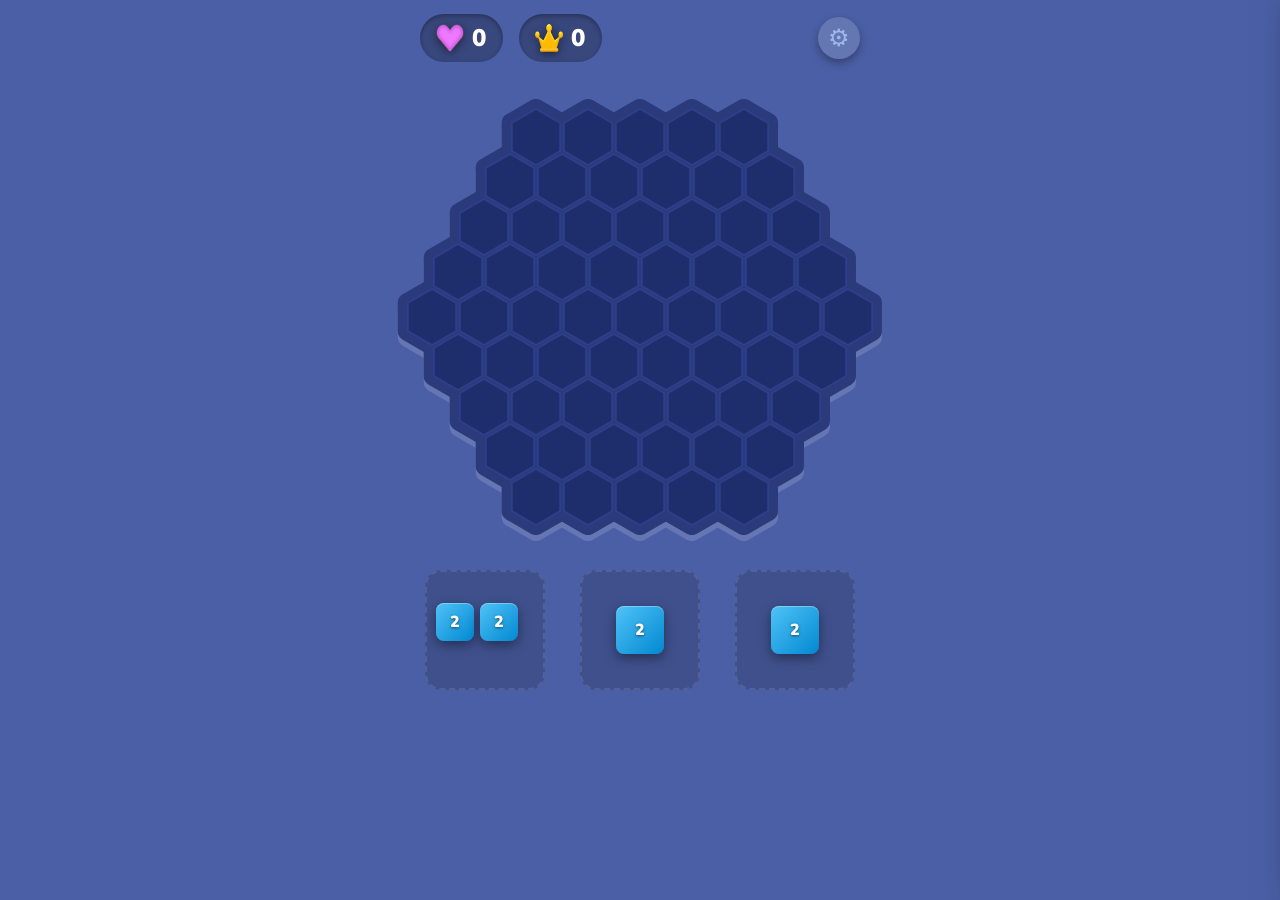
==== hex2048.html @ 0c1c1a6d "Initial commit" ====
<!DOCTYPE html>
<html lang="tr">
<head>
<meta charset="UTF-8">
<meta name="viewport" content="width=device-width, initial-scale=1.0, user-scalable=no">
<title>Hex 2048</title>
<link rel="stylesheet" href="css/style.css">
</head>
<body>

<!-- TOP BAR -->
<div id="topbar">
  <div class="scores-container">
    <div class="score-box" id="current-score-box">
      <img src="assets/images/Score_healt.png" alt="heart">
      <span id="score-display">0</span>
    </div>
    <div class="score-box" id="best-score-box">
      <img id="crown-img" src="" alt="crown">
      <span id="best-val">0</span>
    </div>
  </div>
  <button id="settings-btn">⚙</button>
</div>

<!-- GRID -->
<div id="grid-container">
  <div id="hex-grid"></div>
</div>

<!-- TRAY -->
<div id="tray">
  <div class="tray-slot" id="slot-0"></div>
  <div class="tray-slot" id="slot-1"></div>
  <div class="tray-slot" id="slot-2"></div>
</div>

<!-- DRAG GHOST -->
<div id="drag-ghost"></div>

<!-- SETTINGS -->
<div id="settings-panel">
  <button id="close-settings">✕</button>
  <h3>Ayarlar</h3>
  <div class="setting-row">
    <span>Müzik</span>
    <div class="toggle on" id="toggle-music"></div>
  </div>
  <div class="setting-row">
    <span>Ses Efektleri</span>
    <div class="toggle on" id="toggle-sfx"></div>
  </div>
  <div class="setting-row">
    <span>Titreşim</span>
    <div class="toggle on" id="toggle-vib"></div>
  </div>
  <br>
  <button class="btn btn-primary" id="restart-btn" style="width:100%;margin-top:20px">Yeni Oyun</button>
</div>

<!-- OVERLAY -->
<div id="overlay">
  <div id="modal">
    <h2>OYUN BİTTİ!</h2>
    <div class="modal-score" id="modal-score">0</div>
    <p>Tahta doldu, tile yerleştirilemez.</p>
    <button class="btn btn-primary" id="play-again-btn">Tekrar Oyna</button>
  </div>
</div>

<script type="module" src="js/game.js"></script>

</body>
</html>
---- css/style.css ----
@import url('https://fonts.googleapis.com/css2?family=Nunito:wght@700;800;900&display=swap');

:root {
  --bg: #4a5fa5;
  --grid-bg: #2a3a7a;
  --cell-bg: #1e2d6b;
  --cell-border: #2e3f8a;
  --panel-bg: #3a4f95;
  --text: #ffffff;
  --accent: #f5c542;
  --shadow: rgba(0,0,0,0.4);
}

* { margin:0; padding:0; box-sizing:border-box; }

body {
  background: var(--bg);
  font-family: 'Nunito', sans-serif;
  min-height: 100vh;
  display: flex;
  flex-direction: column;
  align-items: center;
  overflow: hidden;
  user-select: none;
}

/* TOP BAR */
#topbar {
  width: 100%;
  max-width: 480px;
  display: flex;
  justify-content: space-between;
  align-items: center;
  padding: 14px 20px 14px;
}

.scores-container {
  display: flex;
  align-items: center;
  gap: 16px;
}

.score-box {
  display: flex;
  align-items: center;
  gap: 8px;
  background: rgba(0,0,0,0.25);
  padding: 8px 16px;
  border-radius: 30px;
  box-shadow: inset 0 2px 4px rgba(0,0,0,0.3);
}

.score-box img {
  width: 28px;
  height: 28px;
  filter: drop-shadow(0 2px 4px rgba(0,0,0,0.5));
}

.score-box span {
  font-size: 24px;
  font-weight: 900;
  color: var(--text);
  letter-spacing: 1px;
}

#settings-btn {
  width: 42px; height: 42px;
  background: rgba(255,255,255,0.15);
  border: none;
  border-radius: 50%;
  cursor: pointer;
  display: flex; align-items: center; justify-content: center;
  color: #a0b8e8;
  font-size: 24px;
  transition: background 0.2s;
  box-shadow: 0 4px 8px rgba(0,0,0,0.3);
}
#settings-btn:hover { background: rgba(255,255,255,0.25); }

/* GRID CONTAINER */
#grid-container {
  padding: 16px;
  position: relative;
  margin: 0 12px;
}

#hex-grid {
  position: relative;
}

.hex-cell {
  position: absolute;
  cursor: pointer;
  transition: background 0.15s;
}

.hex-cell svg.cell-bg polygon {
  fill: var(--cell-bg);
  stroke: var(--cell-border);
  stroke-width: 2;
}

.hex-cell .cell-value {
  position: absolute;
  inset: 0;
  display: flex;
  align-items: center;
  justify-content: center;
  font-weight: 900;
  font-size: 14px;
  color: white;
  pointer-events: none;
  z-index: 2;
  text-shadow: 0 1px 3px rgba(0,0,0,0.6);
  transition: transform 0.15s;
}

.hex-cell.drop-target .cell-bg polygon {
  fill: rgba(255,255,255,0.15) !important;
  stroke: rgba(255,255,255,0.5) !important;
}

/* TILE PIECE */
.tile-piece {
  position: absolute;
  border-radius: 8px;
  display: flex;
  align-items: center;
  justify-content: center;
  font-weight: 900;
  color: white;
  text-shadow: 0 1px 3px rgba(0,0,0,0.5);
  box-shadow: 0 4px 12px rgba(0,0,0,0.4), inset 0 1px 0 rgba(255,255,255,0.3);
  cursor: grab;
  transition: transform 0.15s, box-shadow 0.15s;
  z-index: 10;
}
.tile-piece:hover { transform: scale(1.05) translateY(-2px); box-shadow: 0 8px 20px rgba(0,0,0,0.5); }
.tile-piece:active { cursor: grabbing; }

/* TRAY */
#tray {
  width: 100%;
  max-width: 480px;
  display: flex;
  justify-content: space-around;
  align-items: flex-end;
  padding: 12px 8px 8px;
  min-height: 120px;
}

.tray-slot {
  width: 120px;
  height: 120px;
  background: rgba(0,0,0,0.15);
  border-radius: 16px;
  position: relative;
  display: flex;
  align-items: center;
  justify-content: center;
  border: 2px dashed rgba(255,255,255,0.1);
}

/* DRAGGING GHOST */
#drag-ghost {
  position: fixed;
  pointer-events: none;
  z-index: 1000;
  display: none;
}

/* GAME OVER / MODAL */
#overlay {
  position: fixed;
  inset: 0;
  background: rgba(20,30,80,0.85);
  display: none;
  align-items: center;
  justify-content: center;
  z-index: 500;
  backdrop-filter: blur(4px);
}
#overlay.show { display: flex; }

#modal {
  background: linear-gradient(135deg, #3a4f95, #2a3a7a);
  border-radius: 24px;
  padding: 40px 32px;
  text-align: center;
  box-shadow: 0 16px 64px rgba(0,0,0,0.6);
  border: 2px solid rgba(255,255,255,0.15);
  min-width: 280px;
}

#modal h2 {
  font-size: 32px;
  font-weight: 900;
  color: var(--accent);
  margin-bottom: 8px;
  text-shadow: 0 2px 8px rgba(0,0,0,0.5);
}

#modal .modal-score {
  font-size: 48px;
  font-weight: 900;
  color: white;
  margin: 12px 0;
}

#modal p { color: #a0b8e8; margin-bottom: 24px; font-size: 15px; }

.btn {
  padding: 14px 32px;
  border: none;
  border-radius: 50px;
  font-family: 'Nunito', sans-serif;
  font-weight: 900;
  font-size: 18px;
  cursor: pointer;
  transition: transform 0.15s, box-shadow 0.15s;
  box-shadow: 0 4px 16px rgba(0,0,0,0.3);
}
.btn:hover { transform: translateY(-2px); box-shadow: 0 8px 24px rgba(0,0,0,0.4); }
.btn-primary { background: linear-gradient(135deg, #f5c542, #e5a800); color: #2a3a7a; }

/* MERGE PARTICLE */
.merge-burst {
  position: absolute;
  pointer-events: none;
  z-index: 50;
  animation: burst 0.5s ease-out forwards;
}
@keyframes burst {
  0% { transform: scale(0); opacity: 1; }
  100% { transform: scale(2.5); opacity: 0; }
}

/* SCORE POP */
.score-pop {
  position: fixed;
  pointer-events: none;
  z-index: 100;
  font-family: 'Nunito', sans-serif;
  font-weight: 900;
  color: var(--accent);
  text-shadow: 0 2px 8px rgba(0,0,0,0.5);
  animation: scorePop 1s ease-out forwards;
}
@keyframes scorePop {
  0% { transform: translateY(0) scale(1); opacity: 1; }
  100% { transform: translateY(-60px) scale(1.3); opacity: 0; }
}

/* TILE PLACED ANIMATION */
@keyframes tilePlace {
  0% { transform: scale(0.5); opacity: 0; }
  70% { transform: scale(1.1); }
  100% { transform: scale(1); opacity: 1; }
}
.tile-place-anim { animation: tilePlace 0.3s ease-out; }

/* SETTINGS PANEL */
#settings-panel {
  position: fixed;
  top: 0; right: -320px;
  width: 300px;
  height: 100vh;
  background: linear-gradient(180deg, #2a3a7a, #1e2d6b);
  z-index: 400;
  padding: 60px 24px 24px;
  transition: right 0.3s ease;
  box-shadow: -4px 0 32px rgba(0,0,0,0.5);
}
#settings-panel.open { right: 0; }
#settings-panel h3 { color: var(--accent); font-size: 22px; margin-bottom: 24px; }

.setting-row {
  display: flex;
  align-items: center;
  justify-content: space-between;
  margin-bottom: 20px;
  color: white;
  font-size: 16px;
  font-weight: 700;
}

.toggle {
  width: 48px; height: 26px;
  background: rgba(255,255,255,0.2);
  border-radius: 13px;
  position: relative;
  cursor: pointer;
  transition: background 0.2s;
}
.toggle.on { background: var(--accent); }
.toggle::after {
  content: '';
  position: absolute;
  width: 20px; height: 20px;
  background: white;
  border-radius: 50%;
  top: 3px; left: 3px;
  transition: left 0.2s;
}
.toggle.on::after { left: 25px; }

#close-settings {
  position: absolute;
  top: 16px; right: 16px;
  background: none;
  border: none;
  color: rgba(255,255,255,0.6);
  font-size: 28px;
  cursor: pointer;
}
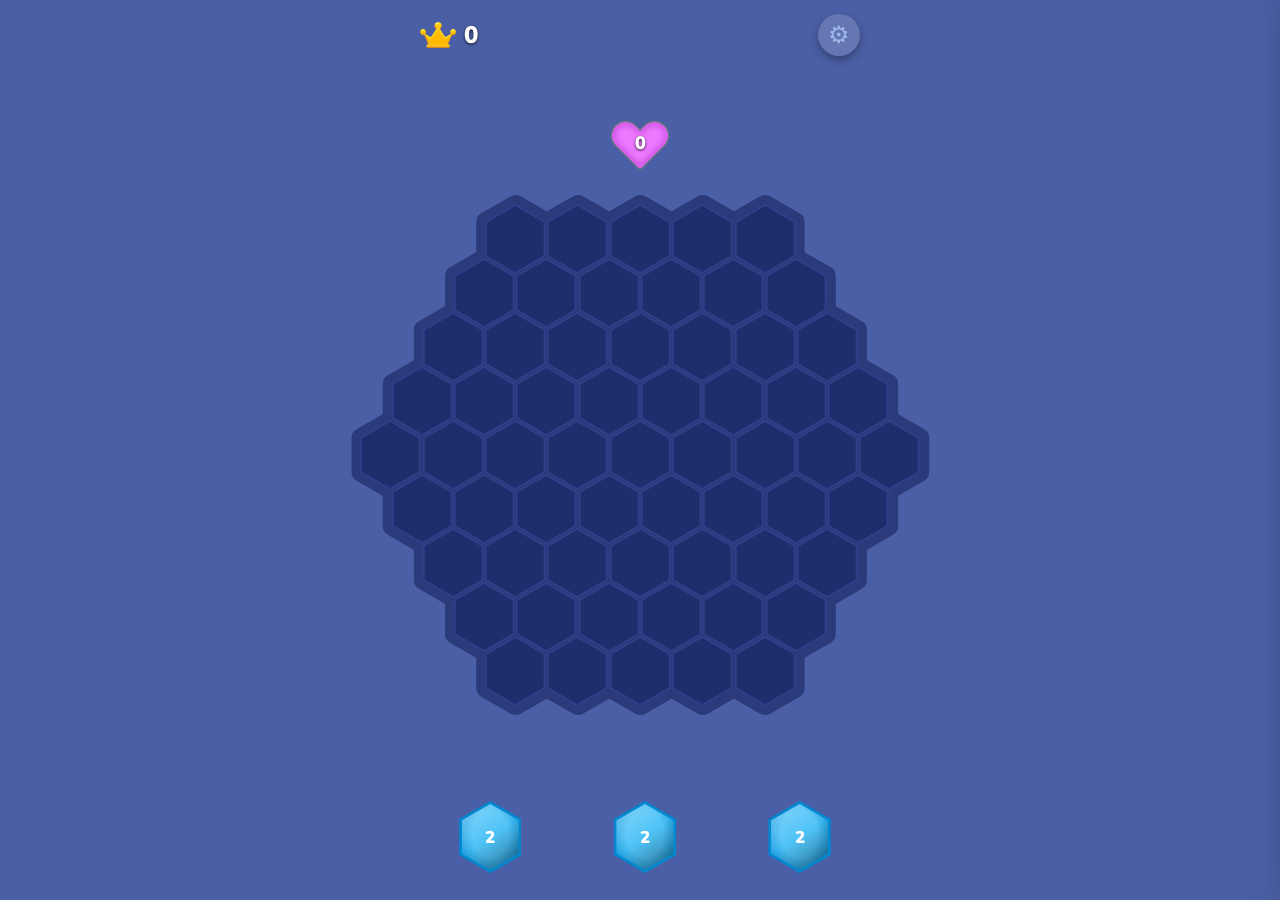
==== commit ae9b5fea: "Fix" ====
--- a/hex2048.html
+++ b/hex2048.html
@@ -11,10 +11,6 @@
 <!-- TOP BAR -->
 <div id="topbar">
   <div class="scores-container">
-    <div class="score-box" id="current-score-box">
-      <img src="assets/images/Score_healt.png" alt="heart">
-      <span id="score-display">0</span>
-    </div>
     <div class="score-box" id="best-score-box">
       <img id="crown-img" src="" alt="crown">
       <span id="best-val">0</span>
@@ -25,6 +21,10 @@
 
 <!-- GRID -->
 <div id="grid-container">
+  <div class="score-box" id="current-score-box">
+    <img src="assets/images/Score_healt.png" alt="heart">
+    <span id="score-display">0</span>
+  </div>
   <div id="hex-grid"></div>
 </div>
 
--- a/css/style.css
+++ b/css/style.css
@@ -13,15 +13,22 @@
 
 * { margin:0; padding:0; box-sizing:border-box; }
 
+html, body {
+  height: 100%;
+  width: 100%;
+  overflow: hidden;
+}
+
 body {
   background: var(--bg);
   font-family: 'Nunito', sans-serif;
-  min-height: 100vh;
+  height: 100dvh;
   display: flex;
   flex-direction: column;
   align-items: center;
   overflow: hidden;
   user-select: none;
+  touch-action: none;
 }
 
 /* TOP BAR */
@@ -41,26 +48,54 @@
 }
 
 .score-box {
-  display: flex;
-  align-items: center;
+  /* Common base, transparent background */
+  position: relative;
+  display: flex;
+  align-items: center;
+}
+
+#current-score-box {
+  justify-content: center;
+  width: 60px;
+  height: 60px;
+  margin-bottom: 10px;
+}
+
+#current-score-box img {
+  position: absolute;
+  top: 0; left: 0;
+  width: 100%;
+  height: 100%;
+  object-fit: contain;
+  z-index: 1;
+}
+
+#current-score-box span {
+  position: relative;
+  z-index: 2;
+  font-size: 18px;
+  font-weight: 900;
+  color: var(--text);
+  text-shadow: 0 1px 3px rgba(0,0,0,0.8);
+  margin-top: -4px;
+}
+
+#best-score-box {
+  justify-content: flex-start;
   gap: 8px;
-  background: rgba(0,0,0,0.25);
-  padding: 8px 16px;
-  border-radius: 30px;
-  box-shadow: inset 0 2px 4px rgba(0,0,0,0.3);
-}
-
-.score-box img {
-  width: 28px;
-  height: 28px;
-  filter: drop-shadow(0 2px 4px rgba(0,0,0,0.5));
-}
-
-.score-box span {
+}
+
+#best-score-box img {
+  width: 36px;
+  height: 36px;
+  object-fit: contain;
+}
+
+#best-score-box span {
   font-size: 24px;
   font-weight: 900;
   color: var(--text);
-  letter-spacing: 1px;
+  text-shadow: 0 1px 3px rgba(0,0,0,0.8);
 }
 
 #settings-btn {
@@ -79,19 +114,26 @@
 
 /* GRID CONTAINER */
 #grid-container {
-  padding: 16px;
-  position: relative;
-  margin: 0 12px;
+  flex: 1;
+  display: flex;
+  flex-direction: column;
+  align-items: center;
+  justify-content: center;
+  width: 100%;
+  overflow: hidden;
+  position: relative;
 }
 
 #hex-grid {
   position: relative;
+  transform-origin: center center;
 }
 
 .hex-cell {
   position: absolute;
   cursor: pointer;
   transition: background 0.15s;
+  clip-path: polygon(50% 0%, 100% 25%, 100% 75%, 50% 100%, 0% 75%, 0% 25%);
 }
 
 .hex-cell svg.cell-bg polygon {
@@ -111,7 +153,6 @@
   color: white;
   pointer-events: none;
   z-index: 2;
-  text-shadow: 0 1px 3px rgba(0,0,0,0.6);
   transition: transform 0.15s;
 }
 
@@ -123,19 +164,17 @@
 /* TILE PIECE */
 .tile-piece {
   position: absolute;
-  border-radius: 8px;
   display: flex;
   align-items: center;
   justify-content: center;
   font-weight: 900;
   color: white;
-  text-shadow: 0 1px 3px rgba(0,0,0,0.5);
-  box-shadow: 0 4px 12px rgba(0,0,0,0.4), inset 0 1px 0 rgba(255,255,255,0.3);
   cursor: grab;
-  transition: transform 0.15s, box-shadow 0.15s;
+  transition: transform 0.15s;
   z-index: 10;
-}
-.tile-piece:hover { transform: scale(1.05) translateY(-2px); box-shadow: 0 8px 20px rgba(0,0,0,0.5); }
+  clip-path: polygon(50% 0%, 100% 25%, 100% 75%, 50% 100%, 0% 75%, 0% 25%);
+}
+.tile-piece:hover { transform: scale(1.05) translateY(-2px); }
 .tile-piece:active { cursor: grabbing; }
 
 /* TRAY */
@@ -150,15 +189,13 @@
 }
 
 .tray-slot {
-  width: 120px;
-  height: 120px;
-  background: rgba(0,0,0,0.15);
-  border-radius: 16px;
-  position: relative;
-  display: flex;
-  align-items: center;
-  justify-content: center;
-  border: 2px dashed rgba(255,255,255,0.1);
+  width: 110px;
+  height: 110px;
+  position: relative;
+  display: flex;
+  align-items: center;
+  justify-content: center;
+  cursor: default;
 }
 
 /* DRAGGING GHOST */
@@ -313,3 +350,38 @@
   font-size: 28px;
   cursor: pointer;
 }
+/* DROP TARGET (Hover) */
+.hex-cell.drop-target {
+  filter: brightness(1.3) contrast(1.1);
+  box-shadow: 0 0 15px rgba(255, 255, 255, 0.4);
+  z-index: 10;
+}
+
+/* MERGE PREVIEW (Pulse) */
+.hex-cell.merge-preview {
+  animation: merge-pulse 0.6s infinite alternate ease-in-out;
+  z-index: 11;
+}
+
+@keyframes merge-pulse {
+  0% {
+    filter: brightness(1.1);
+    transform: scale(1);
+  }
+  100% {
+    filter: brightness(1.7) drop-shadow(0 0 10px rgba(255, 255, 255, 0.8));
+    transform: scale(1.05);
+  }
+}
+
+/* SCREEN SHAKE (Cascade Merges) */
+@keyframes screenShake {
+  0% { transform: translate(1px, 1px) rotate(0deg); }
+  25% { transform: translate(-2px, -1px) rotate(-0.5deg); }
+  50% { transform: translate(-1px, 2px) rotate(0.5deg); }
+  75% { transform: translate(2px, -1px) rotate(0deg); }
+  100% { transform: translate(0, 0) rotate(0deg); }
+}
+.screen-shake {
+  animation: screenShake 0.3s ease-out;
+}
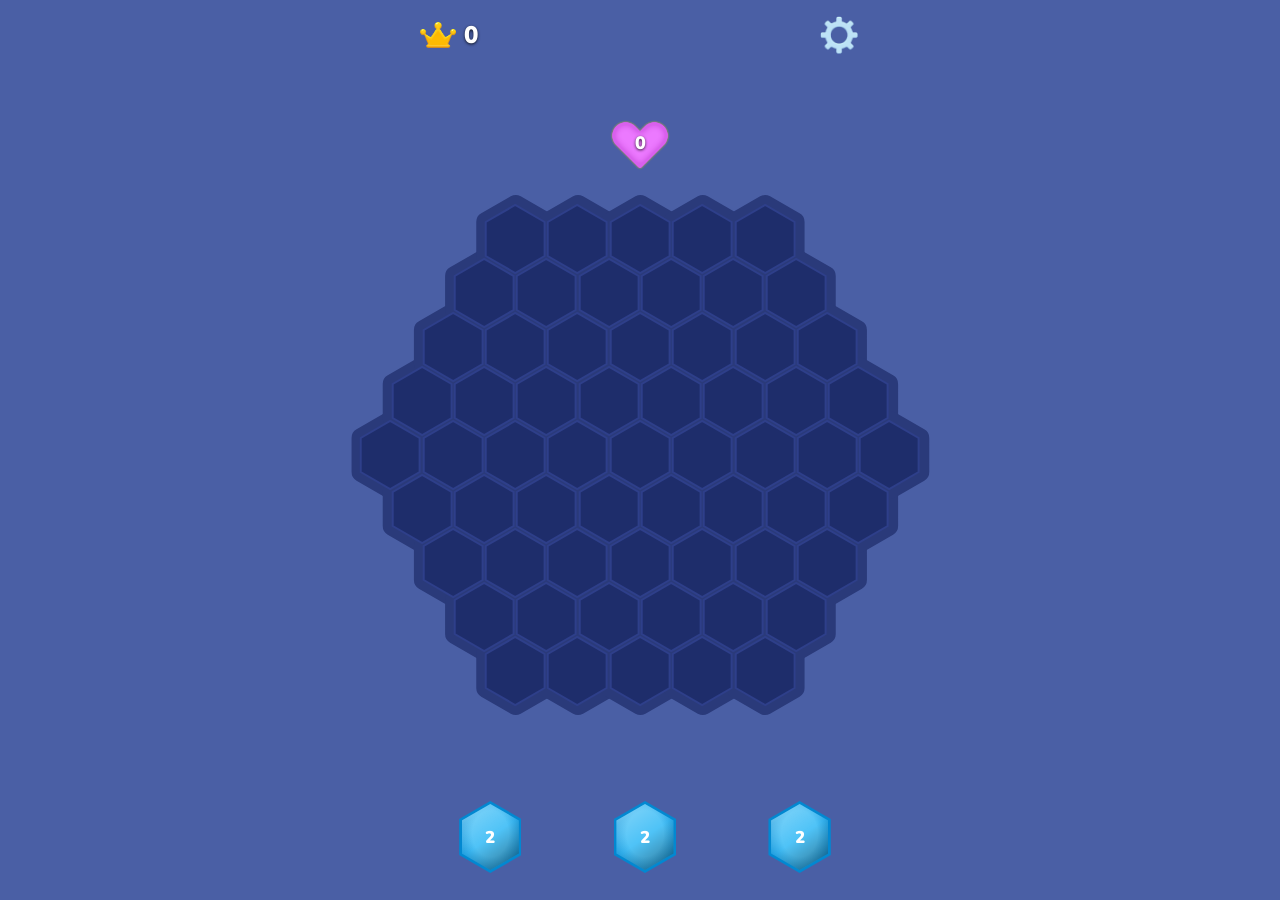
==== commit 9ad0b161: "Fix" ====
--- a/hex2048.html
+++ b/hex2048.html
@@ -1,74 +1,79 @@
 <!DOCTYPE html>
 <html lang="tr">
+
 <head>
-<meta charset="UTF-8">
-<meta name="viewport" content="width=device-width, initial-scale=1.0, user-scalable=no">
-<title>Hex 2048</title>
-<link rel="stylesheet" href="css/style.css">
+  <meta charset="UTF-8">
+  <meta name="viewport" content="width=device-width, initial-scale=1.0, user-scalable=no">
+  <title>Hex 2048</title>
+  <link rel="stylesheet" href="css/style.css">
 </head>
+
 <body>
 
-<!-- TOP BAR -->
-<div id="topbar">
-  <div class="scores-container">
-    <div class="score-box" id="best-score-box">
-      <img id="crown-img" src="" alt="crown">
-      <span id="best-val">0</span>
+  <!-- TOP BAR -->
+  <div id="topbar">
+    <div class="scores-container">
+      <div class="score-box" id="best-score-box">
+        <img id="crown-img" src="" alt="crown">
+        <span id="best-val">0</span>
+      </div>
+    </div>
+    <button id="settings-btn">
+      <img src="assets/images/settings.png" alt="settings">
+    </button>
+  </div>
+
+  <!-- GRID -->
+  <div id="grid-container">
+    <div class="score-box" id="current-score-box">
+      <img src="assets/images/Score_healt.png" alt="heart">
+      <span id="score-display">0</span>
+    </div>
+    <div id="hex-grid"></div>
+  </div>
+
+  <!-- TRAY -->
+  <div id="tray">
+    <div class="tray-slot" id="slot-0"></div>
+    <div class="tray-slot" id="slot-1"></div>
+    <div class="tray-slot" id="slot-2"></div>
+  </div>
+
+  <!-- DRAG GHOST -->
+  <div id="drag-ghost"></div>
+
+  <!-- SETTINGS -->
+  <div id="settings-panel">
+    <button id="close-settings">✕</button>
+    <h3>Settings</h3>
+    <div class="setting-row">
+      <span>Music</span>
+      <div class="toggle on" id="toggle-music"></div>
+    </div>
+    <div class="setting-row">
+      <span>Sound Effects</span>
+      <div class="toggle on" id="toggle-sfx"></div>
+    </div>
+    <div class="setting-row">
+      <span>Vibration</span>
+      <div class="toggle on" id="toggle-vib"></div>
+    </div>
+    <br>
+    <button class="btn btn-primary" id="restart-btn" style="width:100%;margin-top:10px">New Game</button>
+  </div>
+
+  <!-- OVERLAY -->
+  <div id="overlay">
+    <div id="modal">
+      <h2>GAME OVER!</h2>
+      <div class="modal-score" id="modal-score">0</div>
+      <p>Board is full, no more moves.</p>
+      <button class="btn btn-primary" id="play-again-btn">Play Again</button>
     </div>
   </div>
-  <button id="settings-btn">⚙</button>
-</div>
 
-<!-- GRID -->
-<div id="grid-container">
-  <div class="score-box" id="current-score-box">
-    <img src="assets/images/Score_healt.png" alt="heart">
-    <span id="score-display">0</span>
-  </div>
-  <div id="hex-grid"></div>
-</div>
-
-<!-- TRAY -->
-<div id="tray">
-  <div class="tray-slot" id="slot-0"></div>
-  <div class="tray-slot" id="slot-1"></div>
-  <div class="tray-slot" id="slot-2"></div>
-</div>
-
-<!-- DRAG GHOST -->
-<div id="drag-ghost"></div>
-
-<!-- SETTINGS -->
-<div id="settings-panel">
-  <button id="close-settings">✕</button>
-  <h3>Ayarlar</h3>
-  <div class="setting-row">
-    <span>Müzik</span>
-    <div class="toggle on" id="toggle-music"></div>
-  </div>
-  <div class="setting-row">
-    <span>Ses Efektleri</span>
-    <div class="toggle on" id="toggle-sfx"></div>
-  </div>
-  <div class="setting-row">
-    <span>Titreşim</span>
-    <div class="toggle on" id="toggle-vib"></div>
-  </div>
-  <br>
-  <button class="btn btn-primary" id="restart-btn" style="width:100%;margin-top:20px">Yeni Oyun</button>
-</div>
-
-<!-- OVERLAY -->
-<div id="overlay">
-  <div id="modal">
-    <h2>OYUN BİTTİ!</h2>
-    <div class="modal-score" id="modal-score">0</div>
-    <p>Tahta doldu, tile yerleştirilemez.</p>
-    <button class="btn btn-primary" id="play-again-btn">Tekrar Oyna</button>
-  </div>
-</div>
-
-<script type="module" src="js/game.js"></script>
+  <script type="module" src="js/game.js"></script>
 
 </body>
-</html>
+
+</html>
--- a/css/style.css
+++ b/css/style.css
@@ -100,17 +100,19 @@
 
 #settings-btn {
   width: 42px; height: 42px;
-  background: rgba(255,255,255,0.15);
+  background: transparent;
   border: none;
-  border-radius: 50%;
   cursor: pointer;
   display: flex; align-items: center; justify-content: center;
-  color: #a0b8e8;
-  font-size: 24px;
-  transition: background 0.2s;
-  box-shadow: 0 4px 8px rgba(0,0,0,0.3);
-}
-#settings-btn:hover { background: rgba(255,255,255,0.25); }
+  transition: transform 0.2s;
+  padding: 2px;
+}
+#settings-btn img {
+  width: 100%;
+  height: 100%;
+  object-fit: contain;
+}
+#settings-btn:hover { transform: scale(1.1); }
 
 /* GRID CONTAINER */
 #grid-container {
@@ -299,17 +301,25 @@
 /* SETTINGS PANEL */
 #settings-panel {
   position: fixed;
-  top: 0; right: -320px;
-  width: 300px;
-  height: 100vh;
-  background: linear-gradient(180deg, #2a3a7a, #1e2d6b);
-  z-index: 400;
-  padding: 60px 24px 24px;
-  transition: right 0.3s ease;
-  box-shadow: -4px 0 32px rgba(0,0,0,0.5);
-}
-#settings-panel.open { right: 0; }
-#settings-panel h3 { color: var(--accent); font-size: 22px; margin-bottom: 24px; }
+  top: 50%; left: 50%;
+  transform: translate(-50%, -40%);
+  width: 320px;
+  background: linear-gradient(135deg, #3a4f95, #2a3a7a);
+  z-index: 600;
+  padding: 40px 32px;
+  border-radius: 24px;
+  border: 2px solid rgba(255,255,255,0.15);
+  box-shadow: 0 16px 64px rgba(0,0,0,0.6), 0 0 0 100vmax rgba(20,30,80,0.75);
+  opacity: 0;
+  pointer-events: none;
+  transition: all 0.25s cubic-bezier(0.2, 0.8, 0.2, 1);
+}
+#settings-panel.open { 
+  transform: translate(-50%, -50%);
+  opacity: 1; 
+  pointer-events: auto;
+}
+#settings-panel h3 { color: var(--accent); font-size: 28px; margin-bottom: 24px; text-align: center; }
 
 .setting-row {
   display: flex;
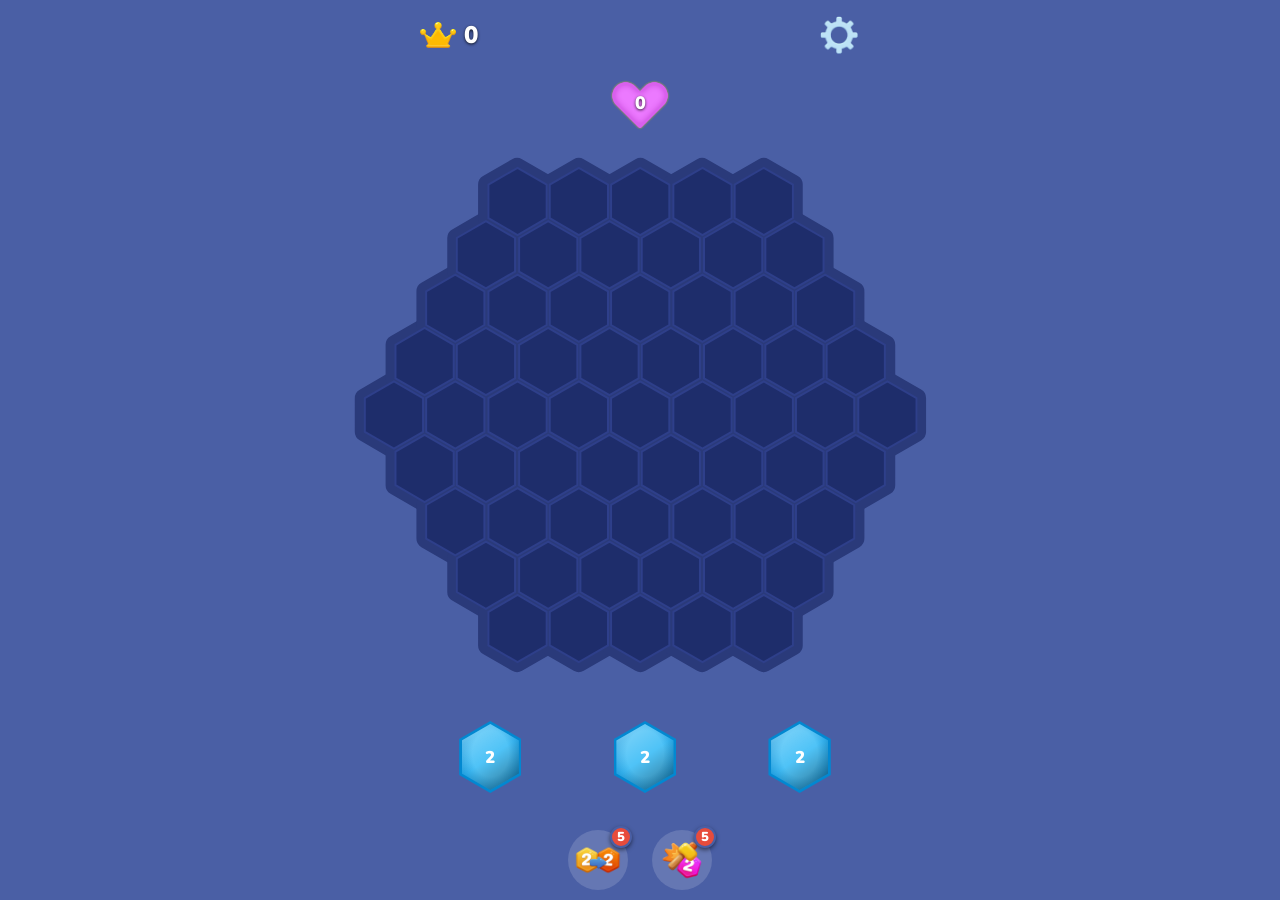
==== commit f3906b2c: "Fix" ====
--- a/hex2048.html
+++ b/hex2048.html
@@ -39,6 +39,18 @@
     <div class="tray-slot" id="slot-2"></div>
   </div>
 
+  <!-- ITEMS PANEL -->
+  <div id="items-panel">
+    <div class="item-btn" id="item-change-btn">
+      <img src="assets/images/changeHex.png" alt="change">
+      <span class="item-count" id="count-change">5</span>
+    </div>
+    <div class="item-btn" id="item-remove-btn">
+      <img src="assets/images/removeHex.png" alt="remove">
+      <span class="item-count" id="count-remove">5</span>
+    </div>
+  </div>
+
   <!-- DRAG GHOST -->
   <div id="drag-ghost"></div>
 
--- a/css/style.css
+++ b/css/style.css
@@ -395,3 +395,78 @@
 .screen-shake {
   animation: screenShake 0.3s ease-out;
 }
+
+/* ITEMS PANEL */
+#items-panel {
+  display: flex;
+  justify-content: center;
+  gap: 24px;
+  width: 100%;
+  max-width: 480px;
+  margin-top: auto;
+  padding: 10px;
+  z-index: 50;
+}
+
+.item-btn {
+  position: relative;
+  width: 60px;
+  height: 60px;
+  background: rgba(255,255,255,0.15);
+  border-radius: 50%;
+  display: flex;
+  align-items: center;
+  justify-content: center;
+  cursor: pointer;
+  transition: all 0.2s cubic-bezier(0.2, 0.8, 0.2, 1);
+}
+
+.item-btn img {
+  width: 80%;
+  height: 80%;
+  object-fit: contain;
+  transition: transform 0.2s;
+}
+
+.item-btn:hover {
+  transform: scale(1.05);
+  background: rgba(255,255,255,0.25);
+}
+
+.item-btn.active-item {
+  background: rgba(245, 197, 66, 0.4); /* very soft accent background */
+  box-shadow: 0 0 15px rgba(245, 197, 66, 0.8), inset 0 0 10px rgba(245, 197, 66, 0.5);
+  border: 2px solid var(--accent);
+  transform: scale(1.1);
+}
+
+.item-count {
+  position: absolute;
+  top: -4px;
+  right: -4px;
+  background: #e74c3c;
+  color: white;
+  font-size: 13px;
+  font-weight: 900;
+  width: 22px;
+  height: 22px;
+  border-radius: 50%;
+  display: flex;
+  align-items: center;
+  justify-content: center;
+  border: 2px solid var(--bg);
+  box-shadow: 0 2px 4px rgba(0,0,0,0.5);
+}
+
+.item-btn.disabled {
+  opacity: 0.4;
+  pointer-events: none;
+  filter: grayscale(1);
+}
+
+/* Item Source Selection Highlight */
+.item-source-highlight {
+  filter: drop-shadow(0 0 15px var(--accent)) brightness(1.2) !important;
+  transform: scale(1.1) !important;
+  z-index: 30 !important;
+}
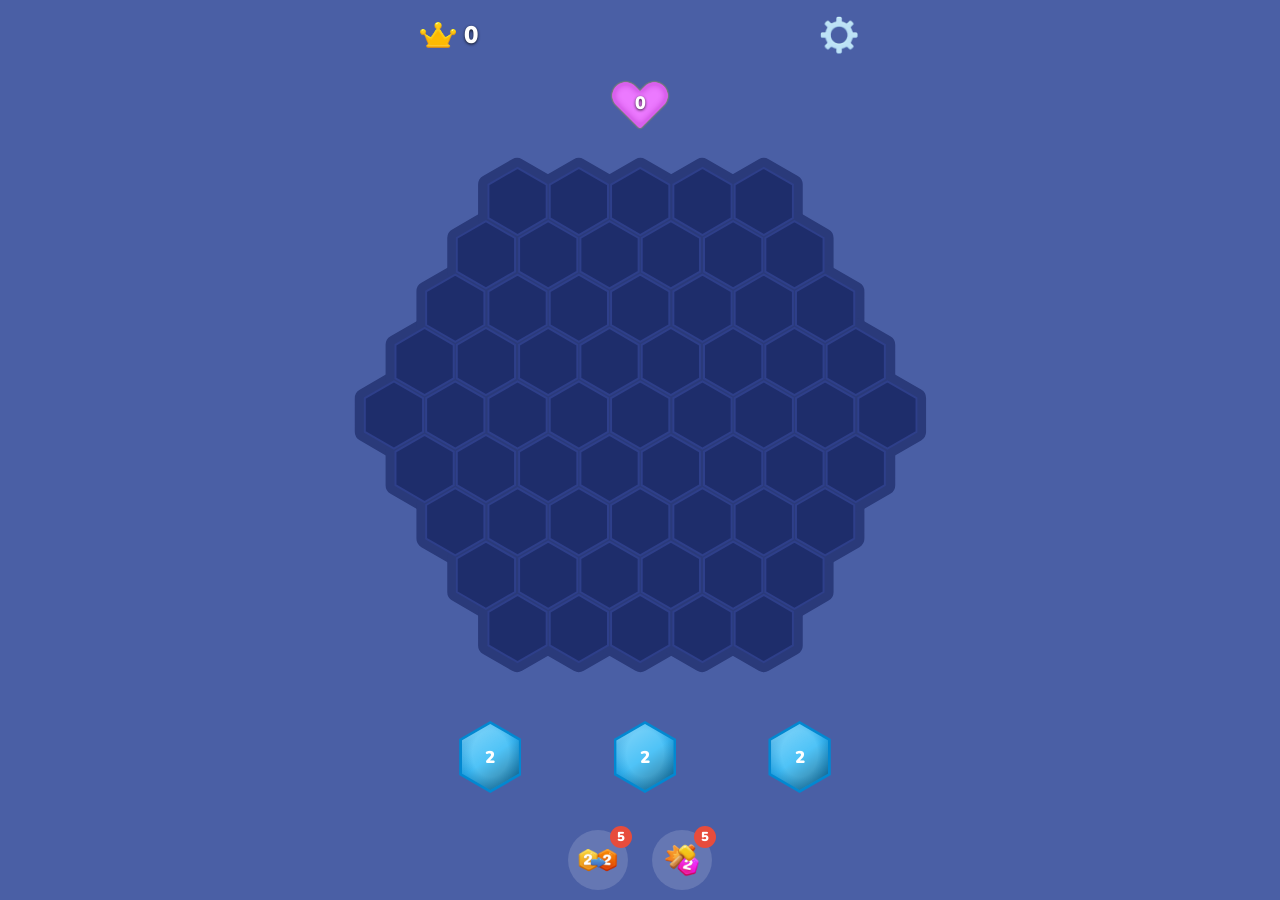
==== commit a4b4e89c: "Fix" ====
--- a/hex2048.html
+++ b/hex2048.html
@@ -74,6 +74,18 @@
     <button class="btn btn-primary" id="restart-btn" style="width:100%;margin-top:10px">New Game</button>
   </div>
 
+  <!-- AD OFFER MODAL -->
+  <div id="ad-offer-modal">
+    <div id="ad-modal">
+      <h2>OUT OF USES</h2>
+      <p id="ad-offer-text">Watch a short ad to get +3 free uses.</p>
+      <div style="display:flex; gap:12px; justify-content:center; margin-top:24px;">
+        <button class="btn" id="ad-offer-cancel" style="background:rgba(255,255,255,0.15); color:white; flex:1;">Cancel</button>
+        <button class="btn btn-primary" id="ad-offer-watch" style="flex:1;">Watch Ad</button>
+      </div>
+    </div>
+  </div>
+
   <!-- OVERLAY -->
   <div id="overlay">
     <div id="modal">
@@ -84,6 +96,8 @@
     </div>
   </div>
 
+  <!-- SCRIPTS -->
+  <script src="js/splay-bridge.js"></script>
   <script type="module" src="js/game.js"></script>
 
 </body>
--- a/css/style.css
+++ b/css/style.css
@@ -11,7 +11,10 @@
   --shadow: rgba(0,0,0,0.4);
 }
 
-* { margin:0; padding:0; box-sizing:border-box; }
+* { 
+  margin:0; padding:0; box-sizing:border-box; 
+  -webkit-tap-highlight-color: transparent;
+}
 
 html, body {
   height: 100%;
@@ -209,7 +212,7 @@
 }
 
 /* GAME OVER / MODAL */
-#overlay {
+#overlay, #ad-offer-modal {
   position: fixed;
   inset: 0;
   background: rgba(20,30,80,0.85);
@@ -219,9 +222,9 @@
   z-index: 500;
   backdrop-filter: blur(4px);
 }
-#overlay.show { display: flex; }
-
-#modal {
+#overlay.show, #ad-offer-modal.show { display: flex; }
+
+#modal, #ad-modal {
   background: linear-gradient(135deg, #3a4f95, #2a3a7a);
   border-radius: 24px;
   padding: 40px 32px;
@@ -231,7 +234,7 @@
   min-width: 280px;
 }
 
-#modal h2 {
+#modal h2, #ad-modal h2 {
   font-size: 32px;
   font-weight: 900;
   color: var(--accent);
@@ -419,11 +422,12 @@
   justify-content: center;
   cursor: pointer;
   transition: all 0.2s cubic-bezier(0.2, 0.8, 0.2, 1);
+  outline: none;
 }
 
 .item-btn img {
-  width: 80%;
-  height: 80%;
+  width: 70%;
+  height: 70%;
   object-fit: contain;
   transition: transform 0.2s;
 }
@@ -434,10 +438,10 @@
 }
 
 .item-btn.active-item {
-  background: rgba(245, 197, 66, 0.4); /* very soft accent background */
-  box-shadow: 0 0 15px rgba(245, 197, 66, 0.8), inset 0 0 10px rgba(245, 197, 66, 0.5);
+  transform: scale(1.15);
+  background: rgba(245, 197, 66, 0.3);
+  box-shadow: inset 0 0 10px rgba(245, 197, 66, 0.5);
   border: 2px solid var(--accent);
-  transform: scale(1.1);
 }
 
 .item-count {
@@ -454,8 +458,6 @@
   display: flex;
   align-items: center;
   justify-content: center;
-  border: 2px solid var(--bg);
-  box-shadow: 0 2px 4px rgba(0,0,0,0.5);
 }
 
 .item-btn.disabled {
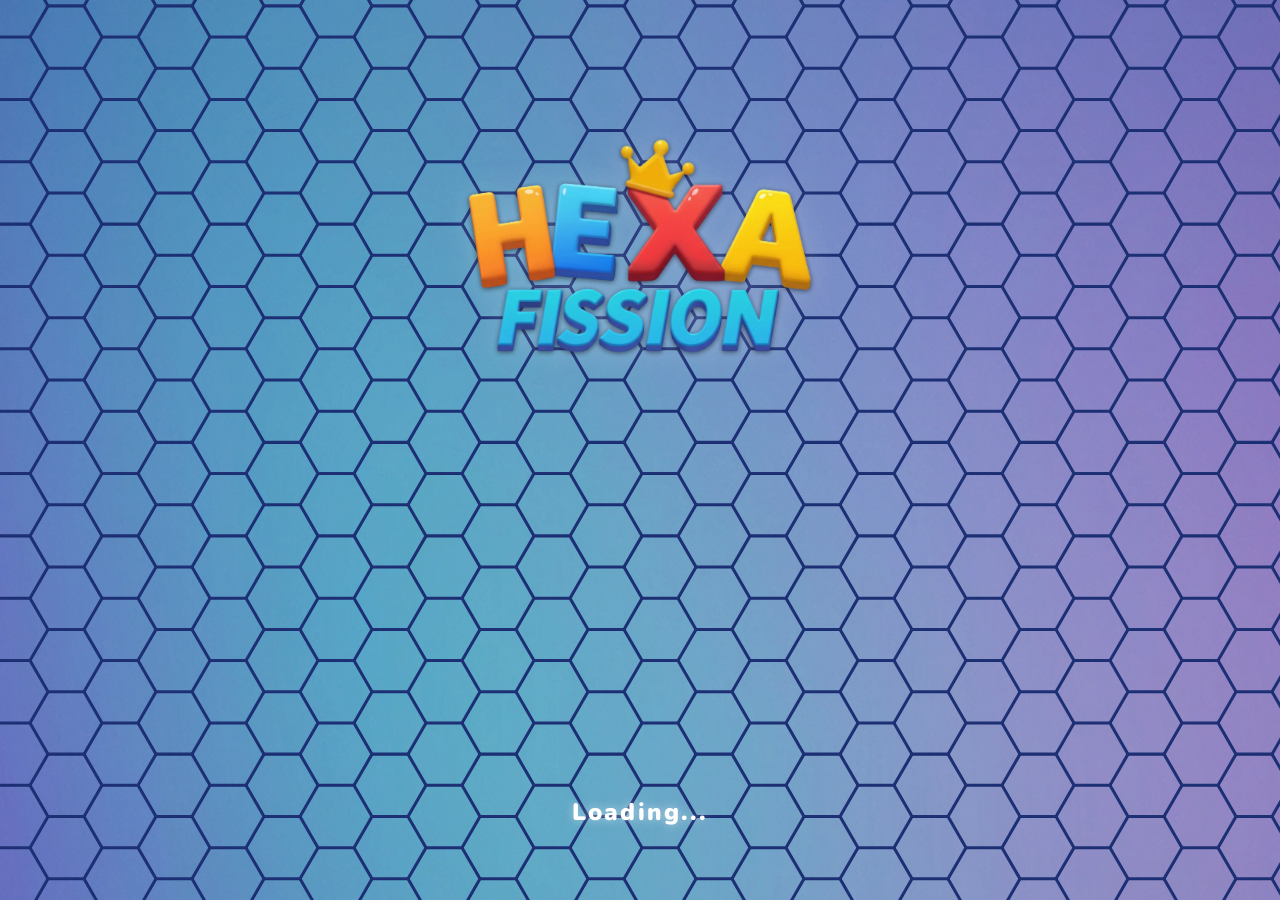
==== commit 13b499fc: "Fix" ====
--- a/hex2048.html
+++ b/hex2048.html
@@ -9,6 +9,18 @@
 </head>
 
 <body>
+
+  <!-- LOADING SCREEN -->
+  <div id="loading-screen">
+    <div id="loading-hex-container"></div>
+    <div class="loading-content">
+      <img src="assets/images/Loading/GameName.png" alt="Hexa Fission" class="loading-logo">
+    </div>
+    <div id="loading-text-container">
+      <p id="loading-text">Loading...</p>
+    </div>
+  </div>
+  <script src="js/loading.js"></script>
 
   <!-- TOP BAR -->
   <div id="topbar">
--- a/css/style.css
+++ b/css/style.css
@@ -32,6 +32,92 @@
   overflow: hidden;
   user-select: none;
   touch-action: none;
+}
+
+/* LOADING SCREEN */
+#loading-screen {
+  position: fixed;
+  inset: 0;
+  background: url('../assets/images/Loading/LoadingBG.jpg') center/cover no-repeat;
+  display: flex;
+  flex-direction: column;
+  align-items: center;
+  justify-content: flex-start;
+  z-index: 9999;
+  overflow: hidden;
+  transition: opacity 0.8s ease-in-out;
+}
+
+#loading-hex-container {
+  position: absolute;
+  inset: -50px;
+  pointer-events: none;
+}
+
+.loading-hex {
+  position: absolute;
+  width: 60px;
+  height: 69.28px; /* w * sqrt(3) roughly or h based on orientation */
+  clip-path: polygon(50% 0%, 100% 25%, 100% 75%, 50% 100%, 0% 75%, 0% 25%);
+  background-color: transparent;
+  display: flex;
+  align-items: center; justify-content: center;
+  transform: scale(0);
+  opacity: 0;
+  transition: transform 0.4s cubic-bezier(0.175, 0.885, 0.32, 1.275), opacity 0.4s ease;
+}
+
+.loading-hex.show {
+  transform: scale(1);
+  opacity: 1;
+}
+
+/* Base Hexagon stroke */
+.loading-hex svg {
+  width: 100%; height: 100%;
+  fill: none;
+  stroke: #1e3175;
+  stroke-width: 4;
+  opacity: 0.8;
+  overflow: visible;
+}
+
+.loading-content {
+  position: relative;
+  z-index: 2;
+  text-align: center;
+}
+
+.loading-logo {
+  max-width: 80vw;
+  max-height: 25vh;
+  object-fit: contain;
+  margin-top: 15vh;
+  filter: drop-shadow(0 0 15px rgba(255,255,255,0.2));
+  z-index: 2;
+  position: relative;
+}
+
+#loading-text-container {
+  position: absolute;
+  bottom: 8%;
+  left: 50%;
+  transform: translateX(-50%);
+  z-index: 2;
+}
+
+#loading-text {
+  font-size: 24px;
+  font-weight: 900;
+  color: #fff;
+  letter-spacing: 2px;
+  animation: pulseText 1.5s infinite alternate;
+  text-shadow: 0 0 10px rgba(255,255,255,0.5);
+}
+
+@keyframes pulseText {
+  from { opacity: 0.6; }
+  to { opacity: 1; text-shadow: 0 0 15px #fff; }
 }
 
 /* TOP BAR */
